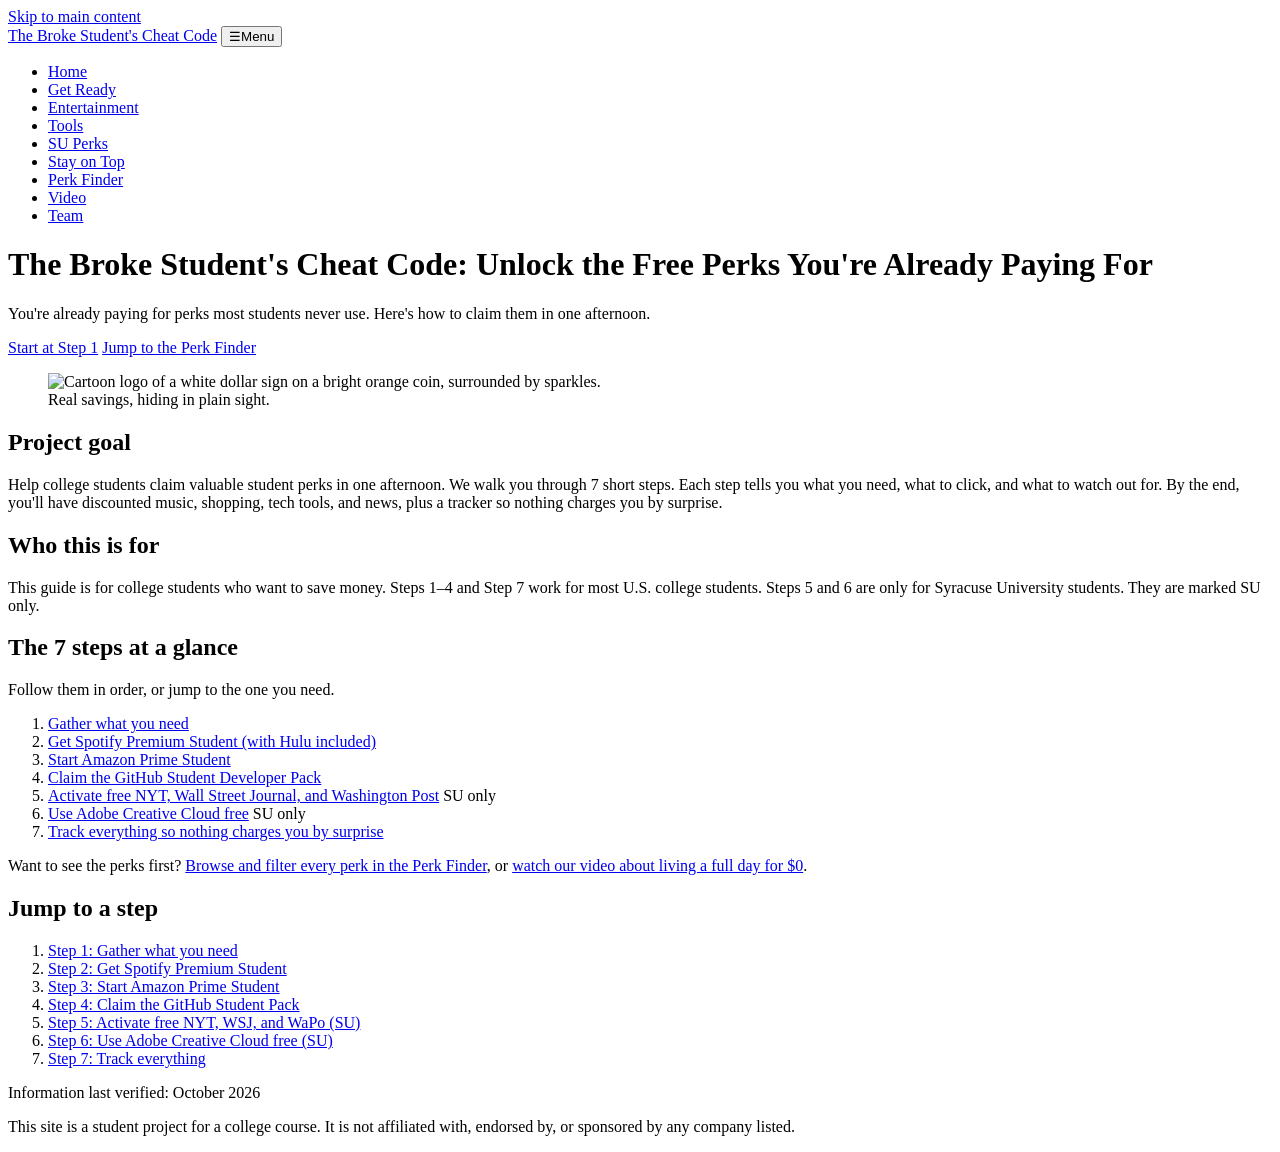
==== index.html @ 4d83a7c1 "Add files via upload" ====
<!DOCTYPE html>
<html lang="en">
<head>
  <meta charset="utf-8">
  <meta name="viewport" content="width=device-width, initial-scale=1">
  <title>The Broke Student's Cheat Code: Unlock the Free Perks You're Already Paying For</title>
  <meta name="description" content="Step-by-step instructions that help college students, especially Syracuse University students, claim valuable student perks in one afternoon.">
  <link rel="stylesheet" href="css/styles.css">
  <script src="js/main.js"></script>
</head>
<body>
  <a class="skip-link" href="#main">Skip to main content</a>

  <header class="site-header">
    <div class="header-inner">
      <a class="site-title" href="index.html">The Broke Student's Cheat Code</a>
      <button class="menu-toggle" type="button" aria-expanded="false" aria-controls="site-nav"><span class="bars" aria-hidden="true">☰</span>Menu</button>
      <nav id="site-nav" aria-label="Main">
        <ul>
          <li><a href="index.html" aria-current="page">Home</a></li>
          <li><a href="get-ready.html">Get Ready</a></li>
          <li><a href="entertainment.html">Entertainment</a></li>
          <li><a href="tools.html">Tools</a></li>
          <li><a href="su-perks.html">SU Perks</a></li>
          <li><a href="stay-on-top.html">Stay on Top</a></li>
          <li><a href="perk-finder.html">Perk Finder</a></li>
          <li><a href="video.html">Video</a></li>
          <li><a href="team.html">Team</a></li>
        </ul>
      </nav>
    </div>
  </header>

  <main id="main" tabindex="-1">
    <div class="container">
      <div class="hero">
        <div>
          <h1>The Broke Student's Cheat Code: Unlock the Free Perks You're Already Paying For</h1>
          <p class="hero-hook">You're already paying for perks most students never use. Here's how to claim them in one afternoon.</p>
          <div class="btn-row">
            <a class="btn" href="get-ready.html#step-1">Start at Step 1</a>
            <a class="btn btn-secondary" href="perk-finder.html">Jump to the Perk Finder</a>
          </div>
        </div>
        <figure>
          <img src="images/hero.svg" width="800" height="600"
               alt="Cartoon logo of a white dollar sign on a bright orange coin, surrounded by sparkles."
               data-photo="cartoon dollar sign logo">
          <figcaption>Real savings, hiding in plain sight.</figcaption>
        </figure>
      </div>

      <div class="prose">
        <section class="panel" aria-labelledby="goal-heading">
          <h2 id="goal-heading">Project goal</h2>
          <p>Help college students claim valuable student perks in one afternoon. We walk you through 7 short steps. Each step tells you what you need, what to click, and what to watch out for. By the end, you'll have discounted music, shopping, tech tools, and news, plus a tracker so nothing charges you by surprise.</p>
        </section>

        <section class="panel" aria-labelledby="audience-heading">
          <h2 id="audience-heading">Who this is for</h2>
          <p>This guide is for college students who want to save money. Steps 1–4 and Step 7 work for most U.S. college students. Steps 5 and 6 are only for Syracuse University students. They are marked <span class="badge-su">SU only</span>.</p>
        </section>

        <section class="panel" aria-labelledby="overview-heading">
          <h2 id="overview-heading">The 7 steps at a glance</h2>
          <p>Follow them in order, or jump to the one you need.</p>
          <ol class="step-overview">
            <li><a href="get-ready.html#step-1">Gather what you need</a></li>
            <li><a href="entertainment.html#step-2">Get Spotify Premium Student (with Hulu included)</a></li>
            <li><a href="entertainment.html#step-3">Start Amazon Prime Student</a></li>
            <li><a href="tools.html#step-4">Claim the GitHub Student Developer Pack</a></li>
            <li><a href="su-perks.html#step-5">Activate free NYT, Wall Street Journal, and Washington Post</a> <span class="badge-su">SU only</span></li>
            <li><a href="su-perks.html#step-6">Use Adobe Creative Cloud free</a> <span class="badge-su">SU only</span></li>
            <li><a href="stay-on-top.html#step-7">Track everything so nothing charges you by surprise</a></li>
          </ol>
          <p>Want to see the perks first? <a href="perk-finder.html">Browse and filter every perk in the Perk Finder</a>, or <a href="video.html">watch our video about living a full day for $0</a>.</p>
        </section>
      </div>
    </div>
  </main>

  <footer class="site-footer">
    <div class="footer-inner">
      <nav aria-label="All steps">
        <h2 class="footer-heading">Jump to a step</h2>
        <ol class="footer-steps">
          <li><a href="get-ready.html#step-1">Step 1: Gather what you need</a></li>
          <li><a href="entertainment.html#step-2">Step 2: Get Spotify Premium Student</a></li>
          <li><a href="entertainment.html#step-3">Step 3: Start Amazon Prime Student</a></li>
          <li><a href="tools.html#step-4">Step 4: Claim the GitHub Student Pack</a></li>
          <li><a href="su-perks.html#step-5">Step 5: Activate free NYT, WSJ, and WaPo (SU)</a></li>
          <li><a href="su-perks.html#step-6">Step 6: Use Adobe Creative Cloud free (SU)</a></li>
          <li><a href="stay-on-top.html#step-7">Step 7: Track everything</a></li>
        </ol>
      </nav>
      <p class="footer-note">Information last verified: October 2026</p>
      <p class="footer-note">This site is a student project for a college course. It is not affiliated with, endorsed by, or sponsored by any company listed.</p>
    </div>
  </footer>
</body>
</html>
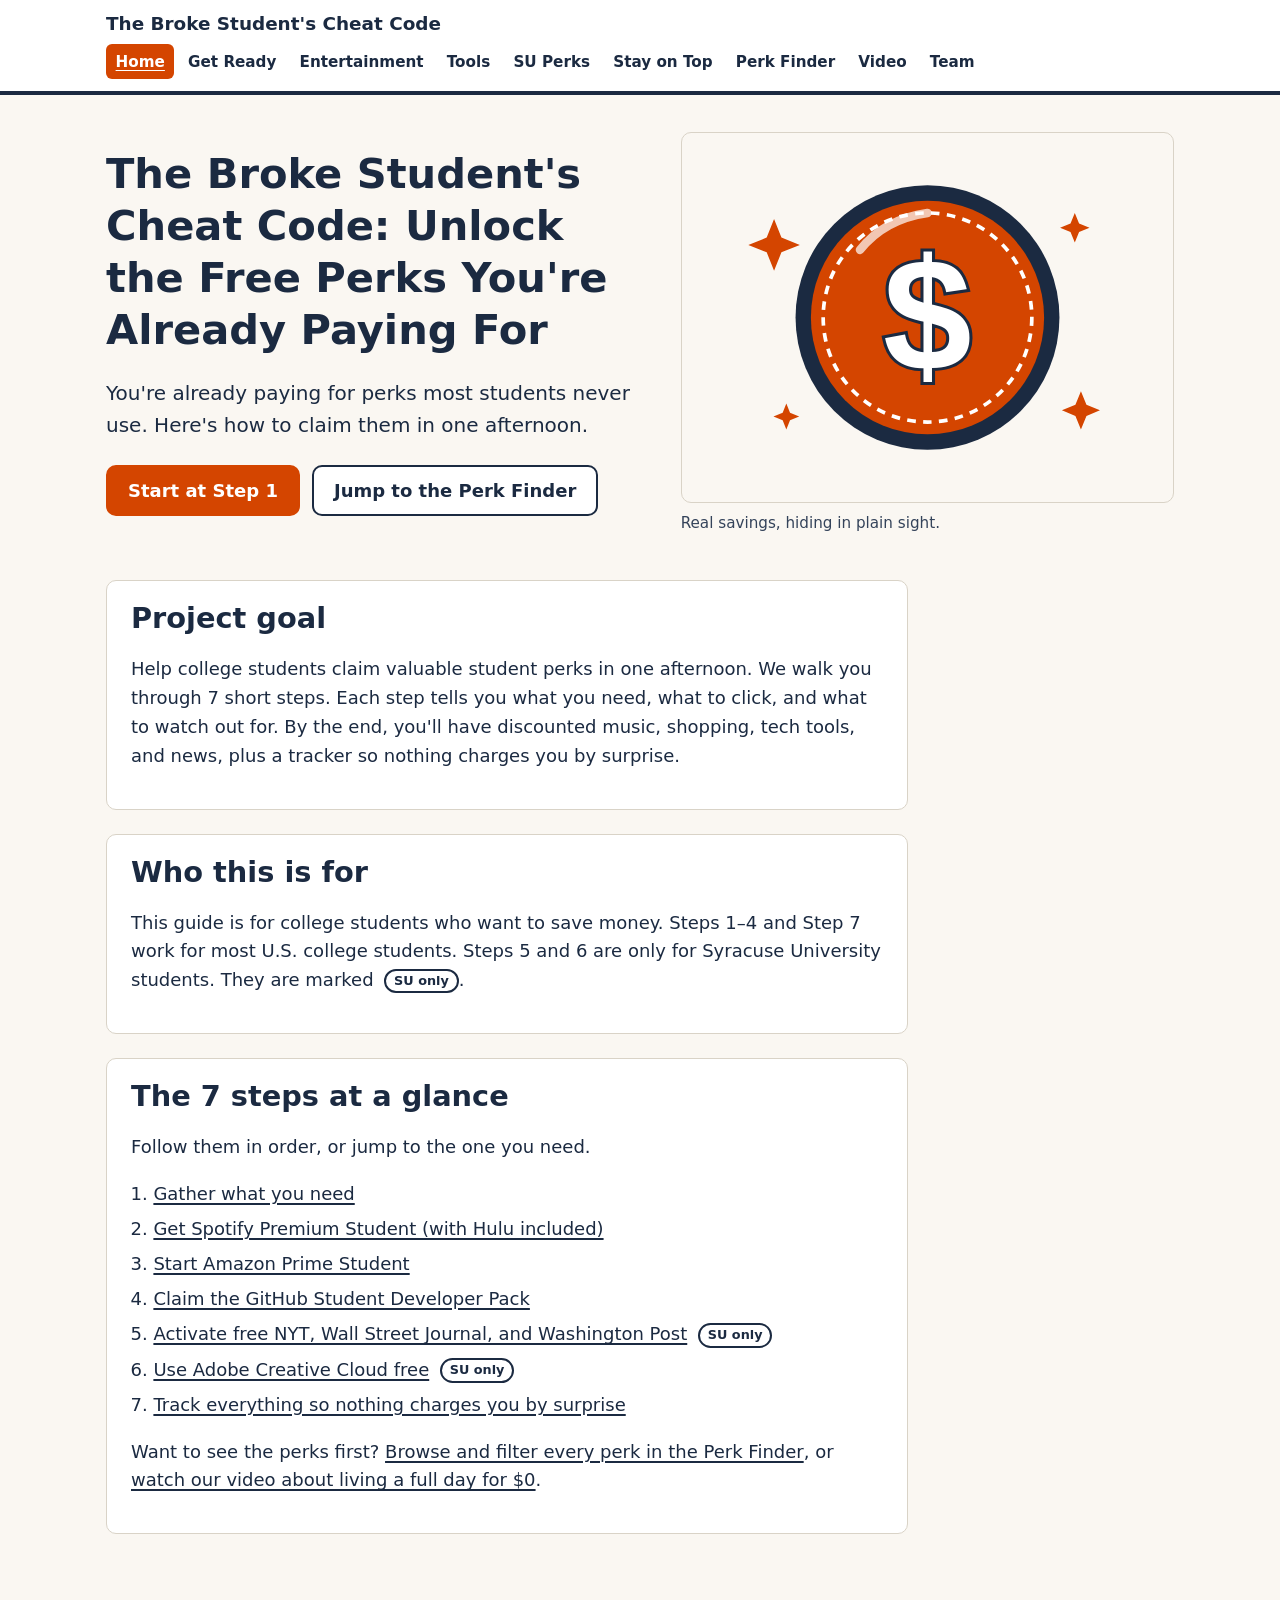
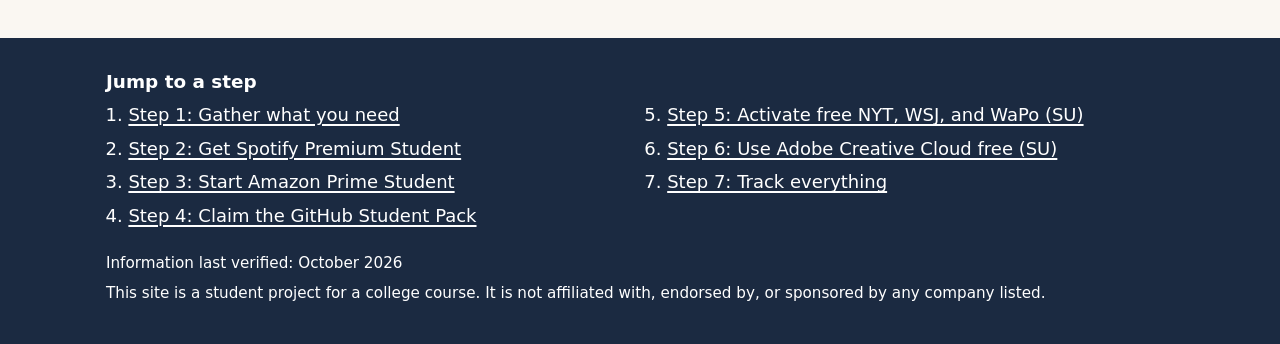
==== commit 9827b5e9: "Add files via upload" ====
--- a/index.html
+++ b/index.html
@@ -5,8 +5,8 @@
   <meta name="viewport" content="width=device-width, initial-scale=1">
   <title>The Broke Student's Cheat Code: Unlock the Free Perks You're Already Paying For</title>
   <meta name="description" content="Step-by-step instructions that help college students, especially Syracuse University students, claim valuable student perks in one afternoon.">
-  <link rel="stylesheet" href="css/styles.css">
-  <script src="js/main.js"></script>
+  <link rel="stylesheet" href="styles.css">
+  <script src="main.js"></script>
 </head>
 <body>
   <a class="skip-link" href="#main">Skip to main content</a>
@@ -43,7 +43,7 @@
           </div>
         </div>
         <figure>
-          <img src="images/hero.svg" width="800" height="600"
+          <img src="hero.svg" width="800" height="600"
                alt="Cartoon logo of a white dollar sign on a bright orange coin, surrounded by sparkles."
                data-photo="cartoon dollar sign logo">
           <figcaption>Real savings, hiding in plain sight.</figcaption>
--- a/styles.css
+++ b/styles.css
@@ -0,0 +1,373 @@
+/* =========================================================
+   The Broke Student's Cheat Code — shared styles
+   Palette: navy #1B2A41 (text), off-white #FAF7F2 (background),
+   orange #D44500 (buttons/highlights only, always with white text).
+   White on #D44500 = 4.5:1, navy on #FAF7F2 = 13.6:1.
+   ========================================================= */
+
+:root {
+  --navy: #1B2A41;
+  --navy-soft: #34435a;
+  --bg: #FAF7F2;
+  --card: #FFFFFF;
+  --accent: #D44500;
+  --accent-dark: #A63600;
+  --line: #D9D3C7;
+  --tip-bg: #E7EEF7;
+  --warn-bg: #FCEBE2;
+  --radius: 10px;
+  --measure: 70ch;
+}
+
+*,
+*::before,
+*::after { box-sizing: border-box; }
+
+html { -webkit-text-size-adjust: 100%; }
+
+body {
+  margin: 0;
+  background: var(--bg);
+  color: var(--navy);
+  font-family: system-ui, -apple-system, "Segoe UI", Roboto, "Helvetica Neue", Arial, sans-serif;
+  font-size: 18px;
+  line-height: 1.6;
+  overflow-wrap: break-word;
+}
+
+img { max-width: 100%; height: auto; display: block; }
+
+h1, h2, h3 { line-height: 1.25; margin: 1.5em 0 0.5em; }
+h1 { font-size: clamp(1.9rem, 5vw, 2.6rem); margin-top: 0.5em; }
+h2 { font-size: clamp(1.4rem, 3.5vw, 1.8rem); }
+h3 { font-size: 1.2rem; }
+
+a { color: var(--navy); text-decoration-thickness: 2px; text-underline-offset: 3px; }
+a:hover { color: var(--accent-dark); }
+
+/* Visible focus on everything interactive */
+a:focus-visible,
+button:focus-visible,
+iframe:focus-visible,
+[tabindex]:focus-visible {
+  outline: 3px solid var(--navy);
+  outline-offset: 3px;
+  border-radius: 3px;
+}
+
+/* ---------- Skip link ---------- */
+.skip-link {
+  position: absolute;
+  left: 1rem;
+  top: -100px;
+  background: var(--accent);
+  color: #fff;
+  padding: 0.6rem 1rem;
+  font-weight: 700;
+  z-index: 100;
+  border-radius: 0 0 var(--radius) var(--radius);
+}
+.skip-link:focus { top: 0; color: #fff; }
+
+/* ---------- Layout ---------- */
+.container {
+  width: 100%;
+  max-width: 1100px;
+  margin: 0 auto;
+  padding: 0 1rem;
+}
+.prose { max-width: var(--measure); }
+
+main { display: block; padding-bottom: 3rem; }
+
+/* ---------- Header + nav ---------- */
+.site-header {
+  background: var(--card);
+  border-bottom: 4px solid var(--navy);
+}
+.header-inner {
+  max-width: 1100px;
+  margin: 0 auto;
+  padding: 0.75rem 1rem;
+  display: flex;
+  flex-wrap: wrap;
+  align-items: center;
+  justify-content: space-between;
+  gap: 0.5rem;
+}
+.site-title {
+  font-weight: 800;
+  font-size: 1.15rem;
+  text-decoration: none;
+  line-height: 1.3;
+}
+.site-title:hover { text-decoration: underline; }
+
+.menu-toggle {
+  display: none;
+  font: inherit;
+  font-weight: 700;
+  background: var(--navy);
+  color: #fff;
+  border: 2px solid var(--navy);
+  border-radius: var(--radius);
+  padding: 0.4rem 0.9rem;
+  cursor: pointer;
+}
+.menu-toggle .bars { margin-right: 0.4rem; }
+
+#site-nav ul {
+  list-style: none;
+  margin: 0;
+  padding: 0;
+  display: flex;
+  flex-wrap: wrap;
+  gap: 0.25rem;
+}
+#site-nav a {
+  display: block;
+  padding: 0.35rem 0.6rem;
+  border-radius: 6px;
+  text-decoration: none;
+  font-weight: 600;
+  font-size: 0.95rem;
+}
+#site-nav a:hover { text-decoration: underline; color: var(--navy); }
+#site-nav a[aria-current="page"] {
+  background: var(--accent);
+  color: #fff;
+  text-decoration: underline;
+}
+
+/* Mobile: collapse nav behind the menu button (only when JS is running) */
+@media (max-width: 860px) {
+  .js .menu-toggle { display: inline-block; }
+  #site-nav { width: 100%; }
+  #site-nav ul { flex-direction: column; padding-top: 0.5rem; }
+  #site-nav a { padding: 0.6rem 0.75rem; font-size: 1rem; }
+  .js #site-nav { display: none; }
+  .js .menu-toggle[aria-expanded="true"] + #site-nav { display: block; }
+}
+
+/* ---------- Buttons ---------- */
+.btn {
+  display: inline-block;
+  font: inherit;
+  font-weight: 700;
+  text-decoration: none;
+  padding: 0.75rem 1.25rem;
+  border-radius: var(--radius);
+  border: 2px solid var(--accent);
+  background: var(--accent);
+  color: #fff;
+  cursor: pointer;
+  line-height: 1.3;
+}
+.btn:hover { background: var(--accent-dark); border-color: var(--accent-dark); color: #fff; text-decoration: underline; }
+.btn-secondary { background: var(--card); color: var(--navy); border-color: var(--navy); }
+.btn-secondary:hover { background: var(--navy); border-color: var(--navy); color: #fff; }
+.btn-row { display: flex; flex-wrap: wrap; gap: 0.75rem; margin: 1.5rem 0; }
+
+/* ---------- Hero ---------- */
+.hero {
+  display: grid;
+  gap: 2rem;
+  align-items: center;
+  padding: 2rem 0 1rem;
+}
+.hero-hook { font-size: 1.25rem; max-width: 50ch; }
+@media (min-width: 860px) {
+  .hero { grid-template-columns: 1.1fr 1fr; }
+}
+
+/* ---------- Cards / panels ---------- */
+.panel {
+  background: var(--card);
+  border: 1px solid var(--line);
+  border-radius: var(--radius);
+  padding: 1.25rem 1.5rem;
+  margin: 1.5rem 0;
+}
+.panel h2 { margin-top: 0; }
+
+.step-overview { padding-left: 1.4rem; }
+.step-overview li { margin-bottom: 0.4rem; }
+.badge-su {
+  display: inline-block;
+  font-size: 0.8rem;
+  font-weight: 700;
+  border: 2px solid var(--navy);
+  border-radius: 999px;
+  padding: 0 0.5rem;
+  margin-left: 0.3rem;
+  vertical-align: middle;
+}
+
+/* ---------- Step pages ---------- */
+.progress { font-weight: 700; margin: 0.25rem 0 0.5rem; }
+.progress-bar {
+  height: 10px;
+  background: #E6E0D4;
+  border-radius: 999px;
+  overflow: hidden;
+  max-width: 420px;
+  border: 1px solid var(--navy);
+}
+.progress-bar span { display: block; height: 100%; background: var(--accent); }
+
+.step {
+  background: var(--card);
+  border: 1px solid var(--line);
+  border-radius: var(--radius);
+  padding: 1.25rem 1.5rem 1.5rem;
+  margin: 2rem 0;
+  scroll-margin-top: 1rem;
+}
+.step h2 { margin-top: 0; }
+.step-body { display: grid; gap: 1.5rem; }
+@media (min-width: 860px) {
+  .step-body { grid-template-columns: minmax(0, 1.3fr) minmax(0, 1fr); align-items: start; }
+}
+.step-text > :first-child { margin-top: 0; }
+.need { background: var(--bg); border-radius: 6px; padding: 0.5rem 0.75rem; }
+.substeps { padding-left: 1.5rem; }
+.substeps li { margin-bottom: 0.5rem; padding-left: 0.25rem; }
+.source { font-size: 0.95rem; margin-bottom: 0; }
+
+/* Figures + missing-image placeholder */
+figure { margin: 0; }
+figure img { border-radius: var(--radius); border: 1px solid var(--line); width: 100%; }
+figcaption { font-size: 0.95rem; margin-top: 0.5rem; color: var(--navy-soft); }
+.photo-placeholder {
+  display: flex;
+  align-items: center;
+  justify-content: center;
+  text-align: center;
+  aspect-ratio: 4 / 3;
+  width: 100%;
+  padding: 1rem;
+  border: 3px dashed var(--navy);
+  border-radius: var(--radius);
+  background: repeating-linear-gradient(45deg, #F2EEE6, #F2EEE6 12px, #EBE5DA 12px, #EBE5DA 24px);
+  font-weight: 700;
+  font-size: 1rem;
+}
+.photo-placeholder.round { aspect-ratio: 1 / 1; }
+
+/* Callouts: label text + icon carry meaning, not color alone */
+.callout {
+  border-left: 6px solid var(--navy);
+  background: var(--tip-bg);
+  border-radius: 6px;
+  padding: 0.75rem 1rem;
+  margin: 1rem 0;
+}
+.callout p { margin: 0; }
+.callout-warn { background: var(--warn-bg); border-left-color: var(--accent); }
+
+/* Previous / Next */
+.pager {
+  display: flex;
+  flex-wrap: wrap;
+  justify-content: space-between;
+  gap: 1rem;
+  margin: 2.5rem 0 1rem;
+  padding-top: 1.5rem;
+  border-top: 2px solid var(--line);
+}
+.pager a { font-weight: 700; }
+.pager .next { margin-left: auto; }
+
+/* ---------- Tracker table ---------- */
+.table-wrap { overflow-x: auto; margin: 1rem 0; }
+table { border-collapse: collapse; width: 100%; background: var(--card); font-size: 0.95rem; }
+caption { text-align: left; font-weight: 700; padding-bottom: 0.5rem; }
+th, td { border: 1px solid var(--navy); padding: 0.6rem; text-align: left; vertical-align: top; min-width: 7rem; }
+thead th { background: var(--navy); color: #fff; }
+td.blank { height: 2.5rem; }
+
+/* ---------- Perk finder ---------- */
+.filters { display: none; flex-wrap: wrap; gap: 0.5rem; margin: 1rem 0; }
+.js .filters { display: flex; }
+.filter-btn {
+  font: inherit;
+  font-weight: 600;
+  padding: 0.45rem 0.9rem;
+  border-radius: 999px;
+  border: 2px solid var(--navy);
+  background: var(--card);
+  color: var(--navy);
+  cursor: pointer;
+}
+.filter-btn:hover { text-decoration: underline; }
+.filter-btn[aria-pressed="true"] { background: var(--accent); border-color: var(--accent); color: #fff; }
+.filter-btn[aria-pressed="true"]::before { content: "✓ "; }
+.results-count { font-weight: 700; min-height: 1.6em; }
+
+.card-grid {
+  list-style: none;
+  padding: 0;
+  margin: 1rem 0;
+  display: grid;
+  gap: 1.25rem;
+  grid-template-columns: repeat(auto-fill, minmax(min(100%, 280px), 1fr));
+}
+.card {
+  background: var(--card);
+  border: 1px solid var(--line);
+  border-top: 6px solid var(--navy);
+  border-radius: var(--radius);
+  padding: 1.25rem;
+  display: flex;
+  flex-direction: column;
+}
+.card[hidden] { display: none; }
+.card h2, .card h3 { margin-top: 0; font-size: 1.25rem; }
+.card .claim { margin-top: auto; font-weight: 700; }
+.tags { list-style: none; padding: 0; margin: 0 0 1rem; display: flex; flex-wrap: wrap; gap: 0.4rem; }
+.tags li { font-size: 0.85rem; font-weight: 600; border: 1px solid var(--navy); border-radius: 999px; padding: 0.05rem 0.6rem; }
+
+/* ---------- Video ---------- */
+.video-frame { position: relative; width: 100%; aspect-ratio: 16 / 9; background: var(--navy); border-radius: var(--radius); overflow: hidden; }
+.video-frame iframe { position: absolute; inset: 0; width: 100%; height: 100%; border: 0; }
+.video-frame.vertical { aspect-ratio: 9 / 16; max-width: 360px; margin: 1.5rem auto; }
+
+/* ---------- Team ---------- */
+.team-grid {
+  display: grid;
+  gap: 1.5rem;
+  grid-template-columns: repeat(auto-fit, minmax(min(100%, 280px), 1fr));
+  margin: 1.5rem 0;
+}
+.bio-card { background: var(--card); border: 1px solid var(--line); border-radius: var(--radius); padding: 1.25rem; }
+.bio-card h2 { margin: 1rem 0 0.25rem; font-size: 1.35rem; }
+.bio-card .role { font-weight: 700; margin: 0 0 0.75rem; }
+.bio-card figure img { aspect-ratio: 1 / 1; object-fit: cover; object-position: 50% 25%; }
+
+/* ---------- Footer ---------- */
+.site-footer { background: var(--navy); color: #fff; padding: 2rem 0; margin-top: 2rem; }
+.site-footer a { color: #fff; }
+.site-footer a:hover { color: #FFD9C4; }
+.site-footer a:focus-visible { outline-color: #fff; }
+.footer-inner { max-width: 1100px; margin: 0 auto; padding: 0 1rem; }
+.footer-heading { font-size: 1.15rem; margin: 0 0 0.5rem; }
+.footer-steps { padding-left: 1.4rem; columns: 2 260px; column-gap: 2rem; margin: 0 0 1.25rem; }
+.footer-steps li { margin-bottom: 0.3rem; break-inside: avoid; }
+.footer-note { font-size: 0.95rem; margin: 0.4rem 0; }
+
+/* ---------- Motion ---------- */
+html { scroll-behavior: smooth; }
+@media (prefers-reduced-motion: reduce) {
+  html { scroll-behavior: auto; }
+  *, *::before, *::after { animation: none !important; transition: none !important; }
+}
+
+/* ---------- Print ---------- */
+@media print {
+  .skip-link, .site-header, .site-footer, .pager, .no-print, .progress-bar { display: none !important; }
+  body { background: #fff; color: #000; font-size: 12pt; }
+  .step, .panel { border: none; padding: 0; }
+  thead th { background: #fff; color: #000; }
+  th, td { border-color: #000; }
+  a { color: #000; }
+}
